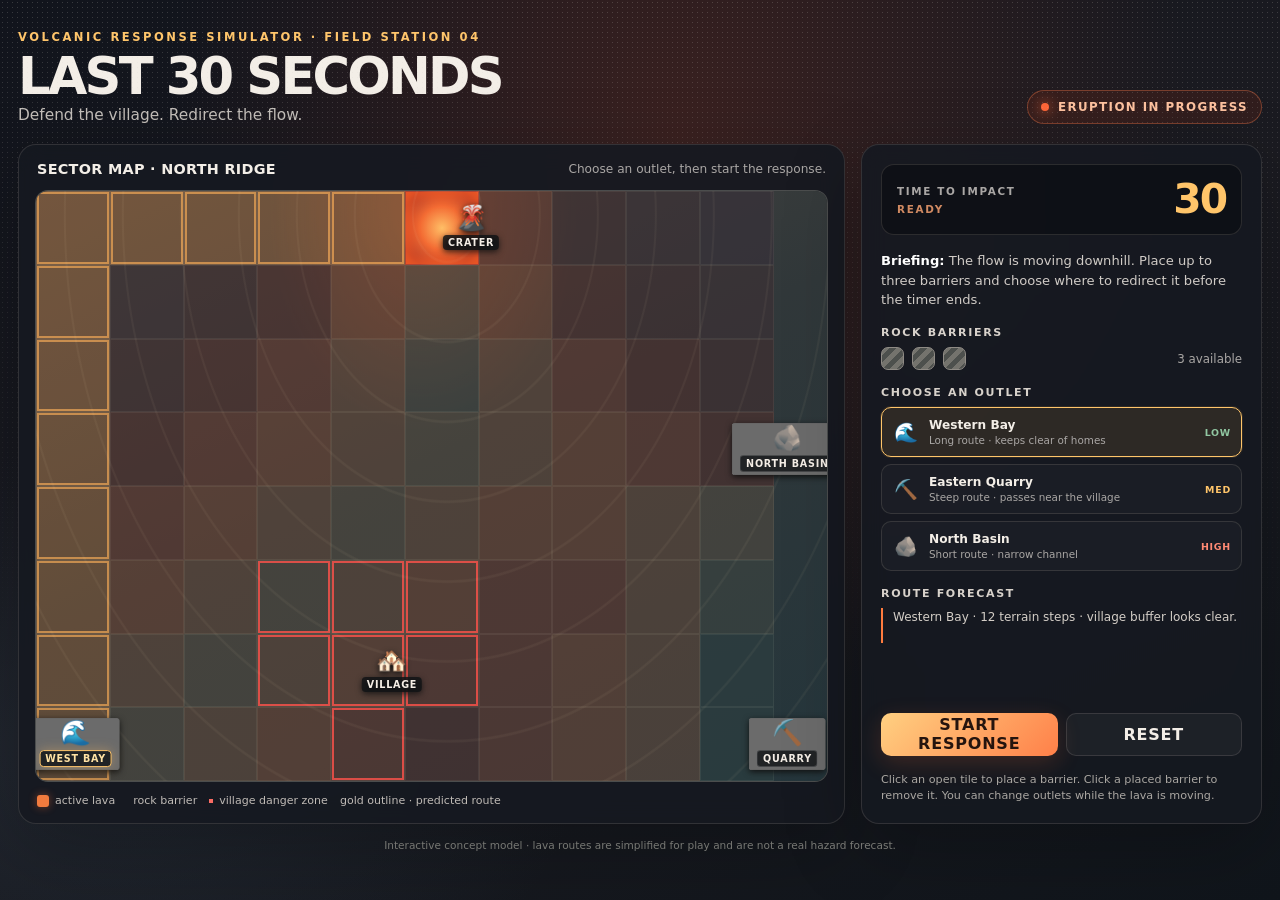
==== index.html @ c37afff1 "Create first playable grid prototype Initial commit of the interactive volcanic response simulator w" ====
<!doctype html>
<html lang="en">
<head>
  <meta charset="utf-8">
  <meta name="viewport" content="width=device-width, initial-scale=1">
  <meta name="theme-color" content="#10131b">
  <title>Last 30 Seconds — Defend the Village</title>
  <style>
    :root {
      color-scheme: dark;
      --ink: #f3eee7;
      --muted: #aaa7a5;
      --panel: rgba(22, 25, 33, .9);
      --line: rgba(255, 239, 221, .12);
      --ember: #ff7b3e;
      --gold: #ffc56a;
      --green: #91c7a2;
      --blue: #91bbd2;
    }
    * { box-sizing: border-box; }
    body {
      margin: 0; min-height: 100vh; color: var(--ink);
      font-family: Inter, ui-sans-serif, system-ui, -apple-system, "Segoe UI", sans-serif;
      background:
        radial-gradient(ellipse at 53% 15%, rgba(126, 50, 34, .34), transparent 32rem),
        radial-gradient(ellipse at 8% 84%, rgba(50, 69, 86, .3), transparent 30rem),
        linear-gradient(155deg, #11141c 0%, #1b1b21 50%, #10151b 100%);
    }
    body::before {
      content: ""; position: fixed; inset: 0; pointer-events: none; opacity: .2;
      background-image: radial-gradient(#d6d0ca .6px, transparent .7px);
      background-size: 5px 5px; mask-image: linear-gradient(to bottom, black, transparent 75%);
    }
    button { font: inherit; }
    .shell { width: min(1280px, calc(100% - 36px)); margin: 0 auto; padding: 30px 0 34px; }
    header { display: flex; justify-content: space-between; align-items: end; gap: 24px; margin-bottom: 20px; }
    .eyebrow { color: var(--gold); font-size: .72rem; letter-spacing: .22em; text-transform: uppercase; font-weight: 800; }
    h1 { margin: 7px 0 5px; font-size: clamp(2rem, 4vw, 3.35rem); line-height: .98; letter-spacing: -.055em; }
    .subtitle { margin: 0; color: #c4bfba; font-size: .96rem; }
    .alert-chip { display: flex; align-items: center; gap: 9px; border: 1px solid rgba(255, 126, 76, .35); background: rgba(94, 39, 28, .35); color: #ffc3a0; border-radius: 999px; padding: 9px 13px; font-size: .74rem; letter-spacing: .12em; font-weight: 800; white-space: nowrap; }
    .pulse { width: 8px; height: 8px; border-radius: 50%; background: #ff6738; box-shadow: 0 0 13px #ff6738; animation: pulse 1.2s infinite; }
    @keyframes pulse { 50% { opacity: .35; transform: scale(.7); } }
    .layout { display: grid; grid-template-columns: minmax(0, 1.65fr) minmax(300px, .8fr); gap: 16px; align-items: stretch; }
    .panel { border: 1px solid var(--line); border-radius: 18px; background: var(--panel); box-shadow: 0 24px 80px rgba(0,0,0,.24); backdrop-filter: blur(12px); }
    .map-panel { padding: 16px; }
    .map-topline { display: flex; align-items: center; justify-content: space-between; gap: 10px; margin: 0 2px 13px; }
    .map-topline strong { font-size: .9rem; letter-spacing: .02em; }
    .map-topline span { color: var(--muted); font-size: .76rem; }
    .map-frame { position: relative; overflow: hidden; border: 1px solid rgba(226, 215, 200, .2); border-radius: 13px; background: #252a2e; isolation: isolate; }
    .map-frame::before { content: ""; position: absolute; inset: 0; z-index: -1; background: radial-gradient(ellipse at 49% 4%, rgba(255, 104, 48, .24), transparent 27%), linear-gradient(155deg, #4a4540 0%, #31383a 47%, #25363c 100%); }
    .map-frame::after { content: ""; position: absolute; inset: 0; z-index: 3; pointer-events: none; opacity: .2; background: repeating-radial-gradient(ellipse at 52% 4%, transparent 0 33px, rgba(255, 229, 184, .24) 34px 35px, transparent 36px 58px); }
    .grid { display: grid; grid-template-columns: repeat(10, 1fr); grid-template-rows: repeat(8, minmax(36px, 7.4vw)); max-height: 590px; position: relative; z-index: 1; }
    .tile { position: relative; min-width: 0; border: 1px solid rgba(239, 229, 209, .065); padding: 0; cursor: crosshair; transition: background .2s, box-shadow .2s, filter .2s; }
    .tile:hover { filter: brightness(1.4); z-index: 2; box-shadow: inset 0 0 0 2px rgba(255, 234, 190, .65); }
    .tile.e0 { background: rgba(48, 67, 67, .36); }
    .tile.e1 { background: rgba(71, 76, 68, .4); }
    .tile.e2 { background: rgba(96, 81, 65, .43); }
    .tile.e3 { background: rgba(116, 79, 57, .44); }
    .tile.e4 { background: rgba(124, 71, 51, .48); }
    .tile.e5 { background: rgba(110, 58, 45, .49); }
    .tile.e6 { background: rgba(83, 47, 43, .53); }
    .tile.e7 { background: rgba(67, 46, 47, .58); }
    .tile.e8 { background: rgba(60, 48, 53, .62); }
    .tile.e9 { background: rgba(55, 48, 56, .68); }
    .tile.forecast { box-shadow: inset 0 0 0 2px rgba(255, 177, 91, .63); background-color: rgba(255, 141, 58, .23); }
    .tile.flowed { background: radial-gradient(circle, #ffbe66 0%, #f36c34 43%, #a93828 82%); box-shadow: inset 0 0 14px 5px rgba(255, 95, 36, .8); }
    .tile.current { animation: molten .55s infinite alternate; }
    @keyframes molten { to { filter: brightness(1.65); } }
    .tile.rock { background: repeating-linear-gradient(135deg, #77746f 0 8px, #555651 8px 16px); box-shadow: inset 0 0 0 2px #c3bcb0; }
    .tile.risk { box-shadow: inset 0 0 0 2px rgba(255, 83, 76, .8); }
    .marker { position: absolute; z-index: 4; transform: translate(-50%, -50%); pointer-events: none; text-align: center; filter: drop-shadow(0 2px 3px #111); }
    .marker-icon { display: block; font-size: clamp(1rem, 2vw, 1.55rem); line-height: 1; }
    .marker-label { display: block; margin-top: 4px; padding: 2px 5px; border-radius: 4px; background: rgba(18, 20, 23, .82); color: #f5eee6; font-size: clamp(.47rem, .75vw, .62rem); font-weight: 800; letter-spacing: .08em; white-space: nowrap; }
    .marker.outlet { cursor: pointer; pointer-events: auto; }
    .marker.outlet .marker-label { border: 1px solid rgba(255,255,255,.16); }
    .marker.outlet.selected .marker-label { border-color: var(--gold); color: #ffe2a4; box-shadow: 0 0 12px rgba(255,188,97,.35); }
    .marker.village .marker-icon { filter: sepia(.35); }
    .map-legend { display: flex; flex-wrap: wrap; gap: 12px; padding: 12px 2px 0; color: #c0bbb6; font-size: .69rem; }
    .legend-item { display: inline-flex; align-items: center; gap: 6px; }
    .swatch { width: 12px; height: 12px; border-radius: 3px; background: #f27b3e; box-shadow: 0 0 8px rgba(255,107,50,.45); }
    .swatch-rock { background: repeating-linear-gradient(135deg, #777 0 3px, #4d4f4c 3px 6px); }
    .swatch-risk { background: transparent; border: 2px solid #fa6c64; }
    .side { padding: 19px; display: flex; flex-direction: column; gap: 16px; }
    .timer-card { display: flex; align-items: center; justify-content: space-between; padding: 14px 15px; background: rgba(8, 10, 14, .48); border: 1px solid var(--line); border-radius: 13px; }
    .timer-label { display: block; color: var(--muted); text-transform: uppercase; font-size: .65rem; letter-spacing: .16em; font-weight: 800; }
    .timer { font-variant-numeric: tabular-nums; font-size: 2.55rem; line-height: 1; letter-spacing: -.05em; font-weight: 850; color: var(--gold); }
    .timer.urgent { color: #ff7658; text-shadow: 0 0 18px rgba(255, 82, 54, .4); }
    .status { min-height: 48px; color: #d0cbc6; font-size: .82rem; line-height: 1.5; }
    .status strong { color: white; }
    .section-title { margin: 0 0 8px; color: #d8d2cb; font-size: .69rem; letter-spacing: .15em; text-transform: uppercase; font-weight: 800; }
    .rocks-row { display: flex; align-items: center; gap: 8px; }
    .rock-count { color: var(--muted); font-size: .74rem; margin-left: auto; }
    .rock-pip { width: 23px; height: 23px; border: 1px solid #8f8b85; border-radius: 7px; background: repeating-linear-gradient(135deg, #74736d 0 5px, #4d504d 5px 10px); }
    .rock-pip.used { opacity: .2; filter: grayscale(1); }
    .outlets { display: grid; gap: 7px; }
    .outlet-button { display: grid; grid-template-columns: 28px 1fr auto; gap: 9px; align-items: center; text-align: left; color: var(--ink); border: 1px solid var(--line); border-radius: 10px; background: rgba(255,255,255,.025); padding: 10px; cursor: pointer; transition: .2s; }
    .outlet-button:hover { border-color: rgba(255, 198, 106, .55); background: rgba(255,255,255,.055); }
    .outlet-button.selected { border-color: var(--gold); background: rgba(255, 184, 92, .1); box-shadow: 0 0 0 1px rgba(255, 184, 92, .1); }
    .outlet-icon { font-size: 1.2rem; text-align: center; }
    .outlet-name { display: block; font-size: .76rem; font-weight: 800; }
    .outlet-desc { display: block; margin-top: 2px; color: var(--muted); font-size: .65rem; }
    .risk-tag { color: var(--green); font-size: .59rem; font-weight: 800; text-transform: uppercase; letter-spacing: .08em; }
    .risk-tag.medium { color: var(--gold); }
    .risk-tag.high { color: #ff8a74; }
    .route-readout { border-left: 2px solid var(--ember); padding: 1px 0 1px 10px; color: #d4cec7; font-size: .75rem; line-height: 1.45; min-height: 35px; }
    .controls { display: grid; grid-template-columns: 1fr 1fr; gap: 8px; margin-top: auto; }
    .primary, .secondary { min-height: 43px; border-radius: 10px; font-weight: 850; letter-spacing: .05em; cursor: pointer; transition: transform .15s, filter .15s; }
    .primary { border: 0; color: #25140e; background: linear-gradient(135deg, #ffd081, #ff8049); box-shadow: 0 7px 23px rgba(255, 110, 56, .18); }
    .secondary { border: 1px solid var(--line); color: var(--ink); background: rgba(255,255,255,.04); }
    .primary:hover, .secondary:hover { filter: brightness(1.12); transform: translateY(-1px); }
    .primary:disabled { opacity: .45; cursor: not-allowed; transform: none; }
    .help { margin: 0; color: #aaa7a2; font-size: .7rem; line-height: 1.45; }
    .result { display: none; border: 1px solid rgba(255, 197, 106, .3); border-radius: 13px; padding: 13px; background: rgba(255, 186, 93, .075); }
    .result.show { display: block; animation: rise .3s ease-out; }
    @keyframes rise { from { opacity: 0; transform: translateY(6px); } }
    .result-head { display: flex; justify-content: space-between; align-items: baseline; gap: 8px; }
    .result h2 { margin: 0; font-size: .86rem; }
    .score { color: var(--gold); font-size: 1.75rem; font-weight: 900; }
    .result p { margin: 7px 0 0; color: #d0cbc4; font-size: .73rem; line-height: 1.5; }
    .toast { min-height: 17px; margin: -7px 1px 0; color: #ffc58d; font-size: .69rem; }
    footer { margin-top: 15px; text-align: center; color: #888984; font-size: .66rem; }
    .sr-only { position: absolute; width: 1px; height: 1px; padding: 0; margin: -1px; overflow: hidden; clip: rect(0,0,0,0); white-space: nowrap; border: 0; }
    @media (min-width: 1000px) { .grid { grid-template-rows: repeat(8, minmax(44px, 1fr)); aspect-ratio: 10 / 8; } }
    @media (max-width: 850px) { .layout { grid-template-columns: 1fr; } .grid { grid-template-rows: repeat(8, minmax(37px, 8vw)); } .side { display: grid; grid-template-columns: 1fr 1fr; } .side > .timer-card, .side > .status, .side > .result, .side > .toast, .side > .controls, .side > .help { grid-column: 1 / -1; } }
    @media (max-width: 520px) { .shell { width: min(100% - 22px, 1280px); padding-top: 22px; } header { align-items: start; flex-direction: column; gap: 12px; } .map-panel { padding: 9px; } .grid { grid-template-rows: repeat(8, minmax(30px, 9vw)); } .marker-label { font-size: .42rem; } .side { padding: 13px; gap: 12px; } .map-legend { gap: 8px; font-size: .62rem; } }
    @media (prefers-reduced-motion: reduce) { *, *::before, *::after { animation-duration: .01ms !important; animation-iteration-count: 1 !important; scroll-behavior: auto !important; } }
  </style>
</head>
<body>
  <main class="shell">
    <header>
      <div>
        <div class="eyebrow">Volcanic response simulator · field station 04</div>
        <h1>LAST 30 SECONDS</h1>
        <p class="subtitle">Defend the village. Redirect the flow.</p>
      </div>
      <div class="alert-chip"><span class="pulse" aria-hidden="true"></span> ERUPTION IN PROGRESS</div>
    </header>

    <div class="layout">
      <section class="panel map-panel" aria-label="Volcano map">
        <div class="map-topline"><strong>SECTOR MAP · NORTH RIDGE</strong><span id="mapHint">Choose an outlet, then start the response.</span></div>
        <div class="map-frame" id="mapFrame">
          <div class="grid" id="grid" role="grid" aria-label="Interactive volcano terrain"></div>
          <div class="marker" style="left:55%;top:6.25%"><span class="marker-icon">🌋</span><span class="marker-label">CRATER</span></div>
          <div class="marker village" style="left:45%;top:81.25%"><span class="marker-icon">🏘️</span><span class="marker-label">VILLAGE</span></div>
          <button class="marker outlet" data-outlet="west" aria-label="Select Western Bay outlet" style="left:5%;top:93.75%"><span class="marker-icon">🌊</span><span class="marker-label">WEST BAY</span></button>
          <button class="marker outlet" data-outlet="east" aria-label="Select Eastern Quarry outlet" style="left:95%;top:93.75%"><span class="marker-icon">⛏️</span><span class="marker-label">QUARRY</span></button>
          <button class="marker outlet" data-outlet="north" aria-label="Select North Basin outlet" style="left:95%;top:43.75%"><span class="marker-icon">🪨</span><span class="marker-label">NORTH BASIN</span></button>
        </div>
        <div class="map-legend" aria-label="Map legend">
          <span class="legend-item"><i class="swatch"></i> active lava</span>
          <span class="legend-item"><i class="swatch-rock"></i> rock barrier</span>
          <span class="legend-item"><i class="swatch-risk"></i> village danger zone</span>
          <span class="legend-item">gold outline · predicted route</span>
        </div>
      </section>

      <aside class="panel side" aria-label="Game controls">
        <div class="timer-card">
          <div><span class="timer-label">Time to impact</span><span id="phaseLabel" class="timer-label" style="margin-top:6px;color:#d08a62">READY</span></div>
          <div class="timer" id="timer" aria-live="polite">30</div>
        </div>
        <div class="status" id="status" aria-live="polite"><strong>Briefing:</strong> The flow is moving downhill. Place up to three barriers and choose where to redirect it before the timer ends.</div>

        <section>
          <h2 class="section-title">Rock barriers</h2>
          <div class="rocks-row" id="rocksRow" aria-label="Three rock barriers available">
            <span class="rock-pip"></span><span class="rock-pip"></span><span class="rock-pip"></span>
            <span class="rock-count" id="rockCount">3 available</span>
          </div>
        </section>

        <section>
          <h2 class="section-title">Choose an outlet</h2>
          <div class="outlets">
            <button class="outlet-button selected" data-outlet="west"><span class="outlet-icon">🌊</span><span><span class="outlet-name">Western Bay</span><span class="outlet-desc">Long route · keeps clear of homes</span></span><span class="risk-tag">LOW</span></button>
            <button class="outlet-button" data-outlet="east"><span class="outlet-icon">⛏️</span><span><span class="outlet-name">Eastern Quarry</span><span class="outlet-desc">Steep route · passes near the village</span></span><span class="risk-tag medium">MED</span></button>
            <button class="outlet-button" data-outlet="north"><span class="outlet-icon">🪨</span><span><span class="outlet-name">North Basin</span><span class="outlet-desc">Short route · narrow channel</span></span><span class="risk-tag high">HIGH</span></button>
          </div>
        </section>

        <section>
          <h2 class="section-title">Route forecast</h2>
          <div class="route-readout" id="routeReadout" aria-live="polite">Western Bay · route preview is ready.</div>
        </section>

        <section class="result" id="result" aria-live="polite">
          <div class="result-head"><h2 id="resultTitle">Village safety report</h2><div class="score"><span id="score">100</span><span style="font-size:.72rem"> / 100</span></div></div>
          <p id="resultText"></p>
        </section>
        <div class="toast" id="toast" role="status" aria-live="polite"></div>
        <div class="controls">
          <button class="primary" id="startBtn">START RESPONSE</button>
          <button class="secondary" id="resetBtn">RESET</button>
        </div>
        <p class="help">Click an open tile to place a barrier. Click a placed barrier to remove it. You can change outlets while the lava is moving.</p>
      </aside>
    </div>
    <footer>Interactive concept model · lava routes are simplified for play and are not a real hazard forecast.</footer>
  </main>

  <script>
    (() => {
      "use strict";
      const ROWS = 8, COLS = 10, LIMIT = 3, START_SECONDS = 30;
      const source = { r: 0, c: 5 };
      const village = { r: 6, c: 4 };
      const exits = {
        west: { r: 7, c: 0, name: "Western Bay" },
        east: { r: 7, c: 9, name: "Eastern Quarry" },
        north: { r: 3, c: 9, name: "North Basin" }
      };
      const heights = [
        [9,9,8,7,6,4,5,7,8,9],
        [9,8,7,6,4,2,4,6,7,8],
        [8,7,6,5,3,1,3,5,6,7],
        [7,6,5,4,3,2,3,4,5,6],
        [6,5,4,3,2,3,4,4,3,2],
        [5,4,3,2,3,4,5,5,3,1],
        [4,3,2,3,4,5,5,4,3,0],
        [3,2,3,4,5,6,5,4,3,0]
      ];
      const tileKey = (r,c) => `${r},${c}`;
      const protectedZone = new Set([tileKey(5,3), tileKey(5,4), tileKey(5,5), tileKey(6,3), tileKey(6,4), tileKey(6,5), tileKey(7,4)]);
      const protectedCells = new Set([tileKey(village.r, village.c)]);
      const fixed = new Set([tileKey(source.r,source.c), ...Object.values(exits).map(p => tileKey(p.r,p.c)), ...protectedCells]);
      const grid = document.getElementById("grid");
      const timerEl = document.getElementById("timer");
      const statusEl = document.getElementById("status");
      const phaseEl = document.getElementById("phaseLabel");
      const routeEl = document.getElementById("routeReadout");
      const startBtn = document.getElementById("startBtn");
      const resultEl = document.getElementById("result");
      const outletNames = Object.fromEntries(Object.entries(exits).map(([key, value]) => [key, value.name]));
      let state;

      function freshState() {
        return { phase: "ready", seconds: START_SECONDS, outlet: "west", barriers: new Set(), current: source, lava: new Set([tileKey(source.r,source.c)]), route: [], riskHits: new Set(), clock: null, motion: null };
      }
      state = freshState();

      function same(a,b) { return a.r === b.r && a.c === b.c; }
      function isExit(r,c) { return Object.values(exits).some(p => p.r === r && p.c === c); }
      function isOpen(r,c) { return !state.barriers.has(tileKey(r,c)); }
      function pathCost(from,to) {
        const rise = heights[to.r][to.c] - heights[from.r][from.c];
        const distance = 10 + Math.max(0, rise) * 8 - Math.max(0, -rise) * 1.5;
        const villagePenalty = protectedZone.has(tileKey(to.r,to.c)) ? 20 : 0;
        return Math.max(2, distance + villagePenalty);
      }
      function findRoute(start, goal) {
        const dist = Array.from({length: ROWS}, () => Array(COLS).fill(Infinity));
        const prev = Array.from({length: ROWS}, () => Array(COLS).fill(null));
        const open = [{r:start.r,c:start.c,cost:0}];
        dist[start.r][start.c] = 0;
        const dirs = [[1,0],[0,-1],[0,1],[-1,0]];
        while (open.length) {
          open.sort((a,b) => a.cost - b.cost);
          const here = open.shift();
          if (here.cost !== dist[here.r][here.c]) continue;
          if (same(here,goal)) break;
          for (const [dr,dc] of dirs) {
            const r = here.r + dr, c = here.c + dc;
            if (r < 0 || r >= ROWS || c < 0 || c >= COLS || !isOpen(r,c)) continue;
            const nextCost = here.cost + pathCost(here,{r,c});
            if (nextCost < dist[r][c]) { dist[r][c] = nextCost; prev[r][c] = here; open.push({r,c,cost:nextCost}); }
          }
        }
        if (!Number.isFinite(dist[goal.r][goal.c])) return [];
        const path = []; let cursor = goal;
        while (cursor) { path.push({r:cursor.r,c:cursor.c}); if (same(cursor,start)) break; cursor = prev[cursor.r][cursor.c]; }
        return path.reverse();
      }
      function activeRoute() {
        const goal = exits[state.outlet];
        return findRoute(state.current, goal);
      }
      function showToast(message) {
        const toast = document.getElementById("toast");
        toast.textContent = message;
        clearTimeout(showToast.timeout);
        showToast.timeout = setTimeout(() => { toast.textContent = ""; }, 2600);
      }
      function placeMarkers() {
        document.querySelectorAll(".marker.outlet").forEach(el => el.classList.toggle("selected", el.dataset.outlet === state.outlet));
        document.querySelectorAll(".outlet-button").forEach(el => {
          const selected = el.dataset.outlet === state.outlet;
          el.classList.toggle("selected", selected);
          el.setAttribute("aria-pressed", String(selected));
        });
      }
      function renderMap() {
        state.route = activeRoute();
        grid.replaceChildren();
        for (let r=0;r<ROWS;r++) for (let c=0;c<COLS;c++) {
          const key = tileKey(r,c), tile = document.createElement("button");
          tile.type = "button"; tile.className = `tile e${heights[r][c]}`;
          tile.setAttribute("role","gridcell");
          tile.setAttribute("aria-label", `Terrain row ${r+1}, column ${c+1}, elevation ${heights[r][c]}${state.barriers.has(key) ? ", rock barrier" : ""}${state.lava.has(key) ? ", lava" : ""}`);
          if (state.route.some(point => point.r===r && point.c===c) && !state.lava.has(key)) tile.classList.add("forecast");
          if (state.lava.has(key)) tile.classList.add("flowed");
          if (same(state.current,{r,c}) && state.phase === "running") tile.classList.add("current");
          if (state.barriers.has(key)) tile.classList.add("rock");
          if (protectedZone.has(key)) tile.classList.add("risk");
          tile.addEventListener("click", () => toggleBarrier(r,c));
          grid.append(tile);
        }
        placeMarkers();
        if (!state.route.length) routeEl.textContent = `${outletNames[state.outlet]} · no open route. Move a barrier or choose another outlet.`;
        else {
          const riskCount = state.route.filter(p => protectedZone.has(tileKey(p.r,p.c))).length;
          routeEl.textContent = `${outletNames[state.outlet]} · ${state.route.length - 1} terrain steps · ${riskCount ? "crosses the village buffer" : "village buffer looks clear"}.`;
        }
        document.getElementById("rockCount").textContent = `${LIMIT-state.barriers.size} available`;
        document.querySelectorAll(".rock-pip").forEach((el,index) => el.classList.toggle("used", index >= LIMIT-state.barriers.size));
      }
      function toggleBarrier(r,c) {
        if (state.phase === "finished") { showToast("Reset the response to play again."); return; }
        const key = tileKey(r,c);
        if (state.barriers.has(key)) { state.barriers.delete(key); showToast("Barrier removed. The route forecast has updated."); renderMap(); return; }
        if (fixed.has(key)) { showToast("Keep the crater, village and outlets clear."); return; }
        if (state.lava.has(key)) { showToast("Lava has already reached this tile. Place a barrier ahead of the flow."); return; }
        if (state.barriers.size >= LIMIT) { showToast("All three barriers are placed. Click one to move it."); return; }
        state.barriers.add(key);
        showToast("Barrier placed. Check the updated route forecast.");
        recoverStalledFlow();
        renderMap();
      }
      function recoverStalledFlow() {
        if (state.phase === "stalled" && activeRoute().length > 1) {
          state.phase = "running";
          updateStatus();
        }
      }
      function selectOutlet(key) {
        if (!exits[key] || state.phase === "finished") return;
        state.outlet = key;
        recoverStalledFlow();
        renderMap();
        showToast(`${outletNames[key]} selected. The route forecast has updated.`);
        if (state.phase === "running") updateStatus();
      }
      function updateStatus() {
        if (state.phase === "ready") {
          statusEl.innerHTML = "<strong>Briefing:</strong> The flow is moving downhill. Place up to three barriers and choose where to redirect it before the timer ends.";
          phaseEl.textContent = "READY";
          document.getElementById("mapHint").textContent = "Choose an outlet, then start the response.";
        } else if (state.phase === "running") {
          phaseEl.textContent = "LIVE FLOW";
          document.getElementById("mapHint").textContent = "Route recalculates as the flow advances.";
          statusEl.innerHTML = `<strong>Response live:</strong> ${outletNames[state.outlet]} selected. Place or move barriers ahead of the lava.`;
        } else if (state.phase === "stalled") {
          phaseEl.textContent = "FLOW STALLED";
          statusEl.innerHTML = "<strong>Flow stalled:</strong> No open path to this outlet. Move a barrier or select another outlet before time runs out.";
        } else {
          phaseEl.textContent = "REPORT";
          document.getElementById("mapHint").textContent = "Response complete · review the route and safety report.";
        }
        startBtn.disabled = state.phase === "running" || state.phase === "stalled";
        startBtn.textContent = state.phase === "finished" ? "PLAY AGAIN" : (state.phase === "ready" ? "START RESPONSE" : "FLOW IN PROGRESS");
      }
      function setOutletFromAnyControl(e) {
        const button = e.target.closest("[data-outlet]");
        if (button) selectOutlet(button.dataset.outlet);
      }
      document.querySelectorAll("[data-outlet]").forEach(el => el.addEventListener("click", setOutletFromAnyControl));

      function start() {
        if (state.phase === "finished") { reset(); return; }
        if (state.phase !== "ready") return;
        state.phase = "running";
        updateStatus();
        showToast("The flow is moving. Reroute it before impact.");
        state.clock = setInterval(() => {
          state.seconds -= 1;
          timerEl.textContent = String(state.seconds).padStart(2,"0");
          timerEl.classList.toggle("urgent", state.seconds <= 10);
          if (state.seconds <= 0) finish(false);
        }, 1000);
        state.motion = setInterval(advanceLava, 1750);
        renderMap();
      }
      function advanceLava() {
        if (state.phase !== "running" && state.phase !== "stalled") return;
        const route = activeRoute();
        if (!route.length || route.length < 2) {
          state.phase = "stalled"; updateStatus(); renderMap(); return;
        }
        state.phase = "running";
        const next = route[1];
        state.current = next;
        const key = tileKey(next.r,next.c);
        state.lava.add(key);
        if (protectedZone.has(key)) state.riskHits.add(key);
        if (same(next, exits[state.outlet])) { finish(true); return; }
        updateStatus(); renderMap();
      }
      function finish(reachedExit) {
        clearInterval(state.clock); clearInterval(state.motion);
        state.phase = "finished";
        const crossed = state.riskHits.size;
        const timedOut = !reachedExit;
        let score = Math.max(0, 100 - crossed * 24 - (timedOut ? 24 : 0));
        if (reachedExit && crossed === 0) score = Math.min(100, score + Math.floor(state.seconds / 3));
        document.getElementById("score").textContent = String(score);
        const title = document.getElementById("resultTitle");
        const text = document.getElementById("resultText");
        if (timedOut) {
          title.textContent = "Impact window reached";
          text.textContent = crossed ? `The flow entered ${crossed} village danger tile${crossed===1?"":"s"} and did not reach an outlet. Try changing the outlet earlier, then place a barrier ahead of the flow.` : "The village buffer stayed clear, but the flow did not reach an outlet in time. Try a closer outlet or clear one tile from the route.";
        } else if (crossed) {
          title.textContent = "Village safety report";
          text.textContent = `The flow reached ${outletNames[state.outlet]} after crossing ${crossed} village danger tile${crossed===1?"":"s"}. Next time, block the highlighted corridor earlier or choose an outlet that keeps more distance from the homes.`;
        } else {
          title.textContent = "Village protected";
          text.textContent = `The flow reached ${outletNames[state.outlet]} without entering the village danger zone. Try another outlet or use fewer barriers to compare your strategy.`;
        }
        resultEl.classList.add("show");
        updateStatus(); renderMap();
        startBtn.disabled = false; startBtn.textContent = "PLAY AGAIN";
      }
      function reset() {
        clearInterval(state.clock); clearInterval(state.motion);
        state = freshState();
        timerEl.textContent = "30"; timerEl.classList.remove("urgent");
        resultEl.classList.remove("show");
        document.getElementById("score").textContent = "100";
        updateStatus(); renderMap();
        showToast("Map reset. Choose an outlet and plan a new route.");
      }
      startBtn.addEventListener("click", start);
      document.getElementById("resetBtn").addEventListener("click", reset);
      renderMap(); updateStatus();
    })();
  </script>
</body>
</html>
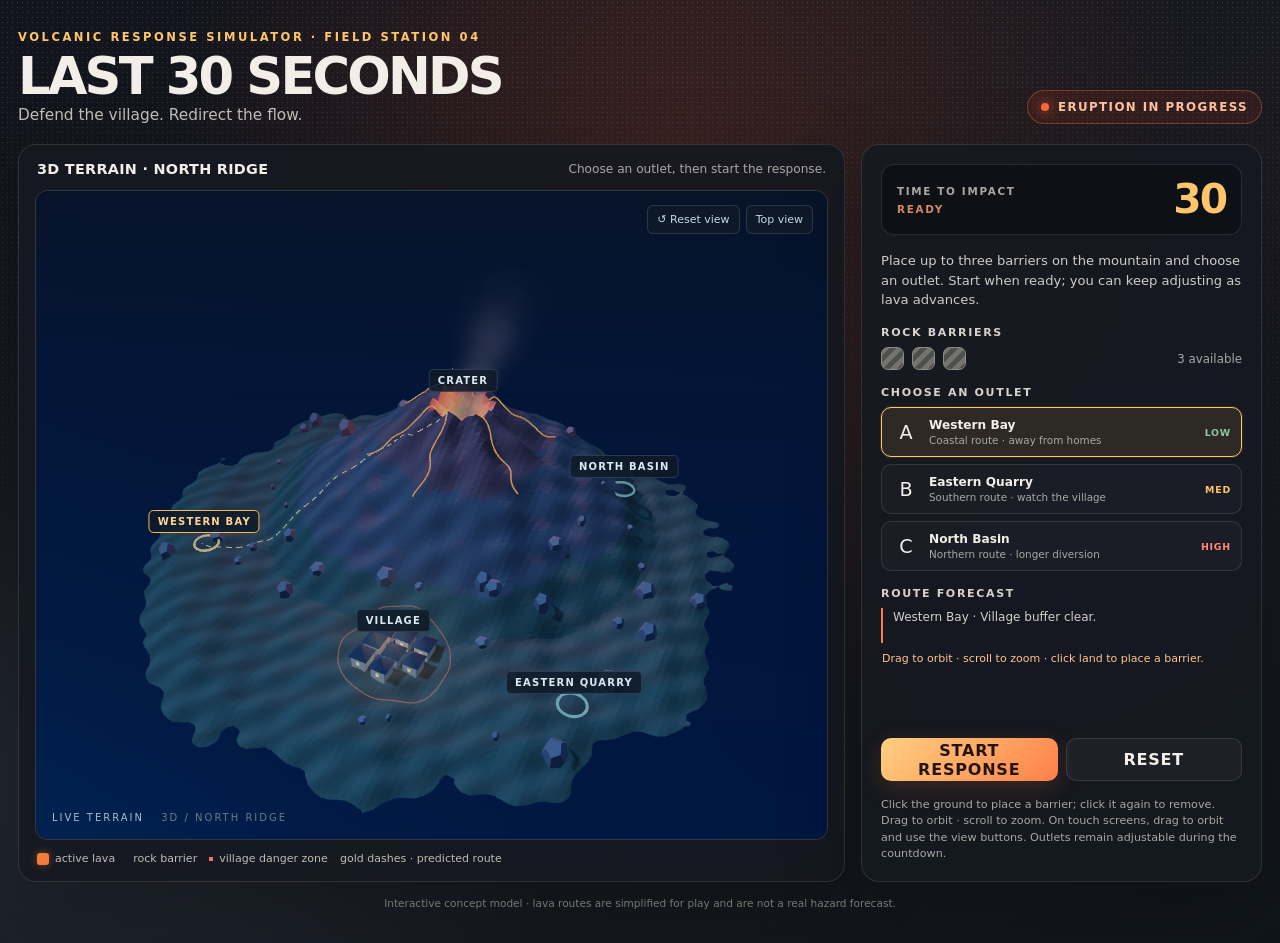
==== commit a316725b: "Replace grid prototype with interactive 3D volcano Add procedural 3D terrain, camera controls, lava " ====
--- a/index.html
+++ b/index.html
@@ -49,32 +49,6 @@
     .map-frame { position: relative; overflow: hidden; border: 1px solid rgba(226, 215, 200, .2); border-radius: 13px; background: #252a2e; isolation: isolate; }
     .map-frame::before { content: ""; position: absolute; inset: 0; z-index: -1; background: radial-gradient(ellipse at 49% 4%, rgba(255, 104, 48, .24), transparent 27%), linear-gradient(155deg, #4a4540 0%, #31383a 47%, #25363c 100%); }
     .map-frame::after { content: ""; position: absolute; inset: 0; z-index: 3; pointer-events: none; opacity: .2; background: repeating-radial-gradient(ellipse at 52% 4%, transparent 0 33px, rgba(255, 229, 184, .24) 34px 35px, transparent 36px 58px); }
-    .grid { display: grid; grid-template-columns: repeat(10, 1fr); grid-template-rows: repeat(8, minmax(36px, 7.4vw)); max-height: 590px; position: relative; z-index: 1; }
-    .tile { position: relative; min-width: 0; border: 1px solid rgba(239, 229, 209, .065); padding: 0; cursor: crosshair; transition: background .2s, box-shadow .2s, filter .2s; }
-    .tile:hover { filter: brightness(1.4); z-index: 2; box-shadow: inset 0 0 0 2px rgba(255, 234, 190, .65); }
-    .tile.e0 { background: rgba(48, 67, 67, .36); }
-    .tile.e1 { background: rgba(71, 76, 68, .4); }
-    .tile.e2 { background: rgba(96, 81, 65, .43); }
-    .tile.e3 { background: rgba(116, 79, 57, .44); }
-    .tile.e4 { background: rgba(124, 71, 51, .48); }
-    .tile.e5 { background: rgba(110, 58, 45, .49); }
-    .tile.e6 { background: rgba(83, 47, 43, .53); }
-    .tile.e7 { background: rgba(67, 46, 47, .58); }
-    .tile.e8 { background: rgba(60, 48, 53, .62); }
-    .tile.e9 { background: rgba(55, 48, 56, .68); }
-    .tile.forecast { box-shadow: inset 0 0 0 2px rgba(255, 177, 91, .63); background-color: rgba(255, 141, 58, .23); }
-    .tile.flowed { background: radial-gradient(circle, #ffbe66 0%, #f36c34 43%, #a93828 82%); box-shadow: inset 0 0 14px 5px rgba(255, 95, 36, .8); }
-    .tile.current { animation: molten .55s infinite alternate; }
-    @keyframes molten { to { filter: brightness(1.65); } }
-    .tile.rock { background: repeating-linear-gradient(135deg, #77746f 0 8px, #555651 8px 16px); box-shadow: inset 0 0 0 2px #c3bcb0; }
-    .tile.risk { box-shadow: inset 0 0 0 2px rgba(255, 83, 76, .8); }
-    .marker { position: absolute; z-index: 4; transform: translate(-50%, -50%); pointer-events: none; text-align: center; filter: drop-shadow(0 2px 3px #111); }
-    .marker-icon { display: block; font-size: clamp(1rem, 2vw, 1.55rem); line-height: 1; }
-    .marker-label { display: block; margin-top: 4px; padding: 2px 5px; border-radius: 4px; background: rgba(18, 20, 23, .82); color: #f5eee6; font-size: clamp(.47rem, .75vw, .62rem); font-weight: 800; letter-spacing: .08em; white-space: nowrap; }
-    .marker.outlet { cursor: pointer; pointer-events: auto; }
-    .marker.outlet .marker-label { border: 1px solid rgba(255,255,255,.16); }
-    .marker.outlet.selected .marker-label { border-color: var(--gold); color: #ffe2a4; box-shadow: 0 0 12px rgba(255,188,97,.35); }
-    .marker.village .marker-icon { filter: sepia(.35); }
     .map-legend { display: flex; flex-wrap: wrap; gap: 12px; padding: 12px 2px 0; color: #c0bbb6; font-size: .69rem; }
     .legend-item { display: inline-flex; align-items: center; gap: 6px; }
     .swatch { width: 12px; height: 12px; border-radius: 3px; background: #f27b3e; box-shadow: 0 0 8px rgba(255,107,50,.45); }
@@ -124,6 +98,18 @@
     @media (max-width: 850px) { .layout { grid-template-columns: 1fr; } .grid { grid-template-rows: repeat(8, minmax(37px, 8vw)); } .side { display: grid; grid-template-columns: 1fr 1fr; } .side > .timer-card, .side > .status, .side > .result, .side > .toast, .side > .controls, .side > .help { grid-column: 1 / -1; } }
     @media (max-width: 520px) { .shell { width: min(100% - 22px, 1280px); padding-top: 22px; } header { align-items: start; flex-direction: column; gap: 12px; } .map-panel { padding: 9px; } .grid { grid-template-rows: repeat(8, minmax(30px, 9vw)); } .marker-label { font-size: .42rem; } .side { padding: 13px; gap: 12px; } .map-legend { gap: 8px; font-size: .62rem; } }
     @media (prefers-reduced-motion: reduce) { *, *::before, *::after { animation-duration: .01ms !important; animation-iteration-count: 1 !important; scroll-behavior: auto !important; } }
+    .map-frame { height: 650px; background:#080f1b; }
+    .map-frame::before,.map-frame::after { display:none; }
+    #world { width:100%;height:100%;display:block;touch-action:none;cursor:crosshair; }
+    #labels { position:absolute;inset:0;pointer-events:none;overflow:hidden; }
+    .world-label { position:absolute;transform:translate(-50%,-100%);font-size:10px;font-weight:700;letter-spacing:1.2px;color:#dae9ee;background:#101b29de;border:1px solid #718aa34a;border-radius:5px;padding:5px 8px;white-space:nowrap; }
+    .world-label.active { color:#ffd391;border-color:#ffb84b; }
+    .view-tools { position:absolute;top:14px;right:14px;display:flex;gap:6px; }
+    .view-tools button { color:#c6d7e5;background:#111b29dd;border:1px solid #52657a66;border-radius:6px;padding:7px 9px;font-size:11px;cursor:pointer; }
+    .scene-caption { position:absolute;bottom:16px;left:16px;font-size:10px;letter-spacing:2px;color:#a3beca; }
+    .scene-caption span { color:#657c8b;margin-left:12px; }
+    @media(max-width:850px) { .map-frame { height:540px; } }
+    @media(max-width:520px) { .map-frame { height:450px; } .map-topline span { display:none; } }
   </style>
 </head>
 <body>
@@ -139,20 +125,18 @@
 
     <div class="layout">
       <section class="panel map-panel" aria-label="Volcano map">
-        <div class="map-topline"><strong>SECTOR MAP · NORTH RIDGE</strong><span id="mapHint">Choose an outlet, then start the response.</span></div>
+        <div class="map-topline"><strong>3D TERRAIN · NORTH RIDGE</strong><span id="mapHint">Choose an outlet, then start the response.</span></div>
         <div class="map-frame" id="mapFrame">
-          <div class="grid" id="grid" role="grid" aria-label="Interactive volcano terrain"></div>
-          <div class="marker" style="left:55%;top:6.25%"><span class="marker-icon">🌋</span><span class="marker-label">CRATER</span></div>
-          <div class="marker village" style="left:45%;top:81.25%"><span class="marker-icon">🏘️</span><span class="marker-label">VILLAGE</span></div>
-          <button class="marker outlet" data-outlet="west" aria-label="Select Western Bay outlet" style="left:5%;top:93.75%"><span class="marker-icon">🌊</span><span class="marker-label">WEST BAY</span></button>
-          <button class="marker outlet" data-outlet="east" aria-label="Select Eastern Quarry outlet" style="left:95%;top:93.75%"><span class="marker-icon">⛏️</span><span class="marker-label">QUARRY</span></button>
-          <button class="marker outlet" data-outlet="north" aria-label="Select North Basin outlet" style="left:95%;top:43.75%"><span class="marker-icon">🪨</span><span class="marker-label">NORTH BASIN</span></button>
+          <canvas id="world" aria-label="3D volcano map. Drag to rotate; scroll to zoom; click terrain to place a barrier."></canvas>
+          <div id="labels"></div>
+          <div class="view-tools"><button id="viewReset">↺ Reset view</button><button id="viewTop">Top view</button></div>
+          <div class="scene-caption">LIVE TERRAIN <span>3D / NORTH RIDGE</span></div>
         </div>
         <div class="map-legend" aria-label="Map legend">
           <span class="legend-item"><i class="swatch"></i> active lava</span>
           <span class="legend-item"><i class="swatch-rock"></i> rock barrier</span>
           <span class="legend-item"><i class="swatch-risk"></i> village danger zone</span>
-          <span class="legend-item">gold outline · predicted route</span>
+          <span class="legend-item">gold dashes · predicted route</span>
         </div>
       </section>
 
@@ -174,9 +158,9 @@
         <section>
           <h2 class="section-title">Choose an outlet</h2>
           <div class="outlets">
-            <button class="outlet-button selected" data-outlet="west"><span class="outlet-icon">🌊</span><span><span class="outlet-name">Western Bay</span><span class="outlet-desc">Long route · keeps clear of homes</span></span><span class="risk-tag">LOW</span></button>
-            <button class="outlet-button" data-outlet="east"><span class="outlet-icon">⛏️</span><span><span class="outlet-name">Eastern Quarry</span><span class="outlet-desc">Steep route · passes near the village</span></span><span class="risk-tag medium">MED</span></button>
-            <button class="outlet-button" data-outlet="north"><span class="outlet-icon">🪨</span><span><span class="outlet-name">North Basin</span><span class="outlet-desc">Short route · narrow channel</span></span><span class="risk-tag high">HIGH</span></button>
+            <button class="outlet-button selected" data-outlet="west"><span class="outlet-icon">A</span><span><span class="outlet-name">Western Bay</span><span class="outlet-desc">Coastal route · away from homes</span></span><span class="risk-tag">LOW</span></button>
+            <button class="outlet-button" data-outlet="east"><span class="outlet-icon">B</span><span><span class="outlet-name">Eastern Quarry</span><span class="outlet-desc">Southern route · watch the village</span></span><span class="risk-tag medium">MED</span></button>
+            <button class="outlet-button" data-outlet="north"><span class="outlet-icon">C</span><span><span class="outlet-name">North Basin</span><span class="outlet-desc">Northern route · longer diversion</span></span><span class="risk-tag high">HIGH</span></button>
           </div>
         </section>
 
@@ -194,245 +178,13 @@
           <button class="primary" id="startBtn">START RESPONSE</button>
           <button class="secondary" id="resetBtn">RESET</button>
         </div>
-        <p class="help">Click an open tile to place a barrier. Click a placed barrier to remove it. You can change outlets while the lava is moving.</p>
+        <p class="help">Click the ground to place a barrier; click it again to remove. Drag to orbit · scroll to zoom. On touch screens, drag to orbit and use the view buttons. Outlets remain adjustable during the countdown.</p>
       </aside>
     </div>
     <footer>Interactive concept model · lava routes are simplified for play and are not a real hazard forecast.</footer>
   </main>
 
-  <script>
-    (() => {
-      "use strict";
-      const ROWS = 8, COLS = 10, LIMIT = 3, START_SECONDS = 30;
-      const source = { r: 0, c: 5 };
-      const village = { r: 6, c: 4 };
-      const exits = {
-        west: { r: 7, c: 0, name: "Western Bay" },
-        east: { r: 7, c: 9, name: "Eastern Quarry" },
-        north: { r: 3, c: 9, name: "North Basin" }
-      };
-      const heights = [
-        [9,9,8,7,6,4,5,7,8,9],
-        [9,8,7,6,4,2,4,6,7,8],
-        [8,7,6,5,3,1,3,5,6,7],
-        [7,6,5,4,3,2,3,4,5,6],
-        [6,5,4,3,2,3,4,4,3,2],
-        [5,4,3,2,3,4,5,5,3,1],
-        [4,3,2,3,4,5,5,4,3,0],
-        [3,2,3,4,5,6,5,4,3,0]
-      ];
-      const tileKey = (r,c) => `${r},${c}`;
-      const protectedZone = new Set([tileKey(5,3), tileKey(5,4), tileKey(5,5), tileKey(6,3), tileKey(6,4), tileKey(6,5), tileKey(7,4)]);
-      const protectedCells = new Set([tileKey(village.r, village.c)]);
-      const fixed = new Set([tileKey(source.r,source.c), ...Object.values(exits).map(p => tileKey(p.r,p.c)), ...protectedCells]);
-      const grid = document.getElementById("grid");
-      const timerEl = document.getElementById("timer");
-      const statusEl = document.getElementById("status");
-      const phaseEl = document.getElementById("phaseLabel");
-      const routeEl = document.getElementById("routeReadout");
-      const startBtn = document.getElementById("startBtn");
-      const resultEl = document.getElementById("result");
-      const outletNames = Object.fromEntries(Object.entries(exits).map(([key, value]) => [key, value.name]));
-      let state;
-
-      function freshState() {
-        return { phase: "ready", seconds: START_SECONDS, outlet: "west", barriers: new Set(), current: source, lava: new Set([tileKey(source.r,source.c)]), route: [], riskHits: new Set(), clock: null, motion: null };
-      }
-      state = freshState();
-
-      function same(a,b) { return a.r === b.r && a.c === b.c; }
-      function isExit(r,c) { return Object.values(exits).some(p => p.r === r && p.c === c); }
-      function isOpen(r,c) { return !state.barriers.has(tileKey(r,c)); }
-      function pathCost(from,to) {
-        const rise = heights[to.r][to.c] - heights[from.r][from.c];
-        const distance = 10 + Math.max(0, rise) * 8 - Math.max(0, -rise) * 1.5;
-        const villagePenalty = protectedZone.has(tileKey(to.r,to.c)) ? 20 : 0;
-        return Math.max(2, distance + villagePenalty);
-      }
-      function findRoute(start, goal) {
-        const dist = Array.from({length: ROWS}, () => Array(COLS).fill(Infinity));
-        const prev = Array.from({length: ROWS}, () => Array(COLS).fill(null));
-        const open = [{r:start.r,c:start.c,cost:0}];
-        dist[start.r][start.c] = 0;
-        const dirs = [[1,0],[0,-1],[0,1],[-1,0]];
-        while (open.length) {
-          open.sort((a,b) => a.cost - b.cost);
-          const here = open.shift();
-          if (here.cost !== dist[here.r][here.c]) continue;
-          if (same(here,goal)) break;
-          for (const [dr,dc] of dirs) {
-            const r = here.r + dr, c = here.c + dc;
-            if (r < 0 || r >= ROWS || c < 0 || c >= COLS || !isOpen(r,c)) continue;
-            const nextCost = here.cost + pathCost(here,{r,c});
-            if (nextCost < dist[r][c]) { dist[r][c] = nextCost; prev[r][c] = here; open.push({r,c,cost:nextCost}); }
-          }
-        }
-        if (!Number.isFinite(dist[goal.r][goal.c])) return [];
-        const path = []; let cursor = goal;
-        while (cursor) { path.push({r:cursor.r,c:cursor.c}); if (same(cursor,start)) break; cursor = prev[cursor.r][cursor.c]; }
-        return path.reverse();
-      }
-      function activeRoute() {
-        const goal = exits[state.outlet];
-        return findRoute(state.current, goal);
-      }
-      function showToast(message) {
-        const toast = document.getElementById("toast");
-        toast.textContent = message;
-        clearTimeout(showToast.timeout);
-        showToast.timeout = setTimeout(() => { toast.textContent = ""; }, 2600);
-      }
-      function placeMarkers() {
-        document.querySelectorAll(".marker.outlet").forEach(el => el.classList.toggle("selected", el.dataset.outlet === state.outlet));
-        document.querySelectorAll(".outlet-button").forEach(el => {
-          const selected = el.dataset.outlet === state.outlet;
-          el.classList.toggle("selected", selected);
-          el.setAttribute("aria-pressed", String(selected));
-        });
-      }
-      function renderMap() {
-        state.route = activeRoute();
-        grid.replaceChildren();
-        for (let r=0;r<ROWS;r++) for (let c=0;c<COLS;c++) {
-          const key = tileKey(r,c), tile = document.createElement("button");
-          tile.type = "button"; tile.className = `tile e${heights[r][c]}`;
-          tile.setAttribute("role","gridcell");
-          tile.setAttribute("aria-label", `Terrain row ${r+1}, column ${c+1}, elevation ${heights[r][c]}${state.barriers.has(key) ? ", rock barrier" : ""}${state.lava.has(key) ? ", lava" : ""}`);
-          if (state.route.some(point => point.r===r && point.c===c) && !state.lava.has(key)) tile.classList.add("forecast");
-          if (state.lava.has(key)) tile.classList.add("flowed");
-          if (same(state.current,{r,c}) && state.phase === "running") tile.classList.add("current");
-          if (state.barriers.has(key)) tile.classList.add("rock");
-          if (protectedZone.has(key)) tile.classList.add("risk");
-          tile.addEventListener("click", () => toggleBarrier(r,c));
-          grid.append(tile);
-        }
-        placeMarkers();
-        if (!state.route.length) routeEl.textContent = `${outletNames[state.outlet]} · no open route. Move a barrier or choose another outlet.`;
-        else {
-          const riskCount = state.route.filter(p => protectedZone.has(tileKey(p.r,p.c))).length;
-          routeEl.textContent = `${outletNames[state.outlet]} · ${state.route.length - 1} terrain steps · ${riskCount ? "crosses the village buffer" : "village buffer looks clear"}.`;
-        }
-        document.getElementById("rockCount").textContent = `${LIMIT-state.barriers.size} available`;
-        document.querySelectorAll(".rock-pip").forEach((el,index) => el.classList.toggle("used", index >= LIMIT-state.barriers.size));
-      }
-      function toggleBarrier(r,c) {
-        if (state.phase === "finished") { showToast("Reset the response to play again."); return; }
-        const key = tileKey(r,c);
-        if (state.barriers.has(key)) { state.barriers.delete(key); showToast("Barrier removed. The route forecast has updated."); renderMap(); return; }
-        if (fixed.has(key)) { showToast("Keep the crater, village and outlets clear."); return; }
-        if (state.lava.has(key)) { showToast("Lava has already reached this tile. Place a barrier ahead of the flow."); return; }
-        if (state.barriers.size >= LIMIT) { showToast("All three barriers are placed. Click one to move it."); return; }
-        state.barriers.add(key);
-        showToast("Barrier placed. Check the updated route forecast.");
-        recoverStalledFlow();
-        renderMap();
-      }
-      function recoverStalledFlow() {
-        if (state.phase === "stalled" && activeRoute().length > 1) {
-          state.phase = "running";
-          updateStatus();
-        }
-      }
-      function selectOutlet(key) {
-        if (!exits[key] || state.phase === "finished") return;
-        state.outlet = key;
-        recoverStalledFlow();
-        renderMap();
-        showToast(`${outletNames[key]} selected. The route forecast has updated.`);
-        if (state.phase === "running") updateStatus();
-      }
-      function updateStatus() {
-        if (state.phase === "ready") {
-          statusEl.innerHTML = "<strong>Briefing:</strong> The flow is moving downhill. Place up to three barriers and choose where to redirect it before the timer ends.";
-          phaseEl.textContent = "READY";
-          document.getElementById("mapHint").textContent = "Choose an outlet, then start the response.";
-        } else if (state.phase === "running") {
-          phaseEl.textContent = "LIVE FLOW";
-          document.getElementById("mapHint").textContent = "Route recalculates as the flow advances.";
-          statusEl.innerHTML = `<strong>Response live:</strong> ${outletNames[state.outlet]} selected. Place or move barriers ahead of the lava.`;
-        } else if (state.phase === "stalled") {
-          phaseEl.textContent = "FLOW STALLED";
-          statusEl.innerHTML = "<strong>Flow stalled:</strong> No open path to this outlet. Move a barrier or select another outlet before time runs out.";
-        } else {
-          phaseEl.textContent = "REPORT";
-          document.getElementById("mapHint").textContent = "Response complete · review the route and safety report.";
-        }
-        startBtn.disabled = state.phase === "running" || state.phase === "stalled";
-        startBtn.textContent = state.phase === "finished" ? "PLAY AGAIN" : (state.phase === "ready" ? "START RESPONSE" : "FLOW IN PROGRESS");
-      }
-      function setOutletFromAnyControl(e) {
-        const button = e.target.closest("[data-outlet]");
-        if (button) selectOutlet(button.dataset.outlet);
-      }
-      document.querySelectorAll("[data-outlet]").forEach(el => el.addEventListener("click", setOutletFromAnyControl));
-
-      function start() {
-        if (state.phase === "finished") { reset(); return; }
-        if (state.phase !== "ready") return;
-        state.phase = "running";
-        updateStatus();
-        showToast("The flow is moving. Reroute it before impact.");
-        state.clock = setInterval(() => {
-          state.seconds -= 1;
-          timerEl.textContent = String(state.seconds).padStart(2,"0");
-          timerEl.classList.toggle("urgent", state.seconds <= 10);
-          if (state.seconds <= 0) finish(false);
-        }, 1000);
-        state.motion = setInterval(advanceLava, 1750);
-        renderMap();
-      }
-      function advanceLava() {
-        if (state.phase !== "running" && state.phase !== "stalled") return;
-        const route = activeRoute();
-        if (!route.length || route.length < 2) {
-          state.phase = "stalled"; updateStatus(); renderMap(); return;
-        }
-        state.phase = "running";
-        const next = route[1];
-        state.current = next;
-        const key = tileKey(next.r,next.c);
-        state.lava.add(key);
-        if (protectedZone.has(key)) state.riskHits.add(key);
-        if (same(next, exits[state.outlet])) { finish(true); return; }
-        updateStatus(); renderMap();
-      }
-      function finish(reachedExit) {
-        clearInterval(state.clock); clearInterval(state.motion);
-        state.phase = "finished";
-        const crossed = state.riskHits.size;
-        const timedOut = !reachedExit;
-        let score = Math.max(0, 100 - crossed * 24 - (timedOut ? 24 : 0));
-        if (reachedExit && crossed === 0) score = Math.min(100, score + Math.floor(state.seconds / 3));
-        document.getElementById("score").textContent = String(score);
-        const title = document.getElementById("resultTitle");
-        const text = document.getElementById("resultText");
-        if (timedOut) {
-          title.textContent = "Impact window reached";
-          text.textContent = crossed ? `The flow entered ${crossed} village danger tile${crossed===1?"":"s"} and did not reach an outlet. Try changing the outlet earlier, then place a barrier ahead of the flow.` : "The village buffer stayed clear, but the flow did not reach an outlet in time. Try a closer outlet or clear one tile from the route.";
-        } else if (crossed) {
-          title.textContent = "Village safety report";
-          text.textContent = `The flow reached ${outletNames[state.outlet]} after crossing ${crossed} village danger tile${crossed===1?"":"s"}. Next time, block the highlighted corridor earlier or choose an outlet that keeps more distance from the homes.`;
-        } else {
-          title.textContent = "Village protected";
-          text.textContent = `The flow reached ${outletNames[state.outlet]} without entering the village danger zone. Try another outlet or use fewer barriers to compare your strategy.`;
-        }
-        resultEl.classList.add("show");
-        updateStatus(); renderMap();
-        startBtn.disabled = false; startBtn.textContent = "PLAY AGAIN";
-      }
-      function reset() {
-        clearInterval(state.clock); clearInterval(state.motion);
-        state = freshState();
-        timerEl.textContent = "30"; timerEl.classList.remove("urgent");
-        resultEl.classList.remove("show");
-        document.getElementById("score").textContent = "100";
-        updateStatus(); renderMap();
-        showToast("Map reset. Choose an outlet and plan a new route.");
-      }
-      startBtn.addEventListener("click", start);
-      document.getElementById("resetBtn").addEventListener("click", reset);
-      renderMap(); updateStatus();
-    })();
-  </script>
+  <script src="three.min.js"></script>
+  <script src="game.js"></script>
 </body>
 </html>
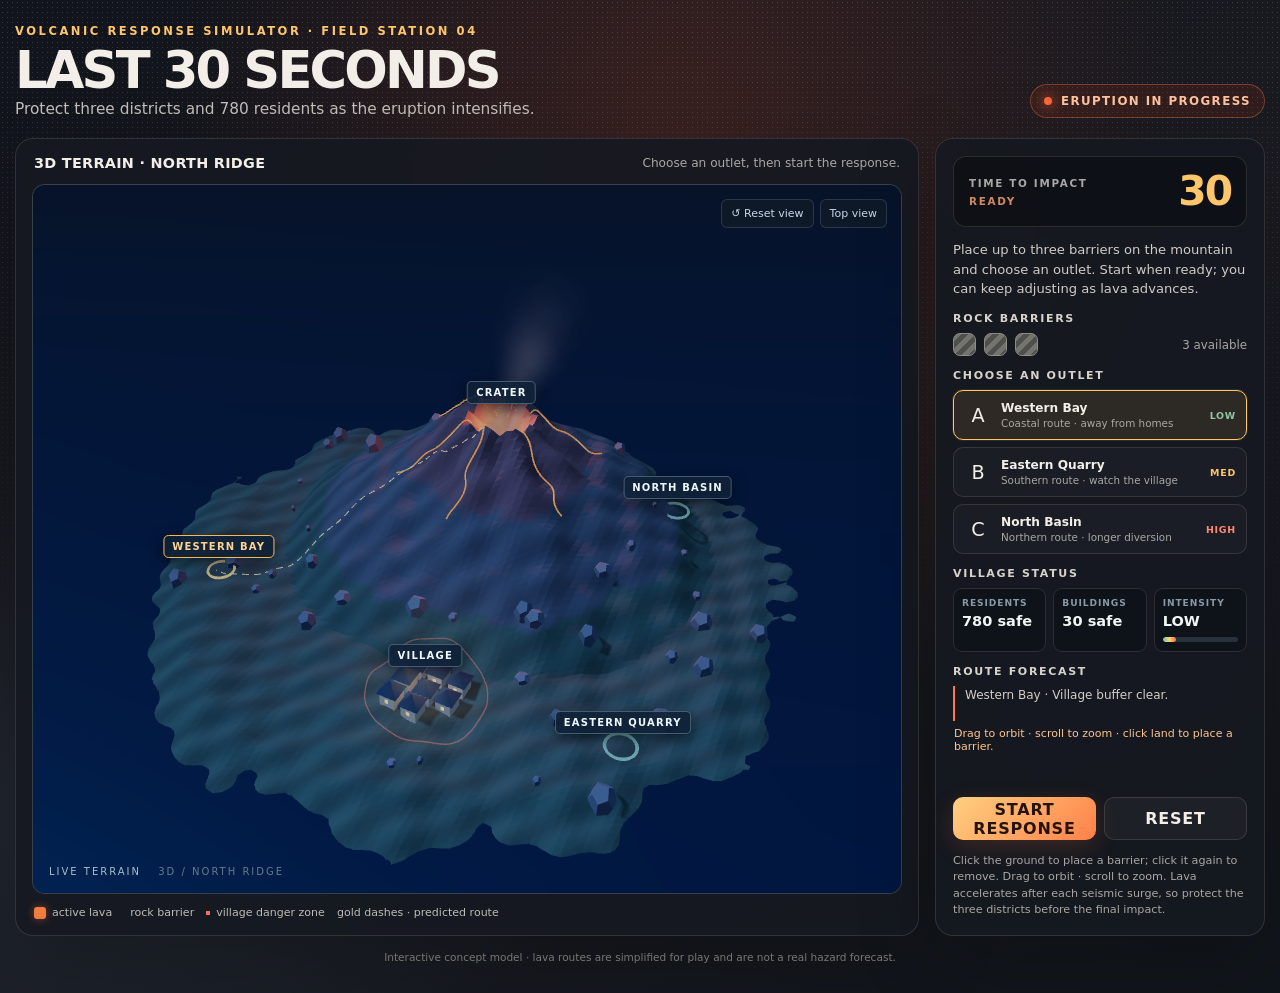
==== commit b7a6ee79: "Update expanded game interface Increase the play area and add richer village, status, and hazard fee" ====
--- a/index.html
+++ b/index.html
@@ -32,7 +32,7 @@
       background-size: 5px 5px; mask-image: linear-gradient(to bottom, black, transparent 75%);
     }
     button { font: inherit; }
-    .shell { width: min(1280px, calc(100% - 36px)); margin: 0 auto; padding: 30px 0 34px; }
+    .shell { width: min(1540px, calc(100% - 30px)); margin: 0 auto; padding: 24px 0 30px; }
     header { display: flex; justify-content: space-between; align-items: end; gap: 24px; margin-bottom: 20px; }
     .eyebrow { color: var(--gold); font-size: .72rem; letter-spacing: .22em; text-transform: uppercase; font-weight: 800; }
     h1 { margin: 7px 0 5px; font-size: clamp(2rem, 4vw, 3.35rem); line-height: .98; letter-spacing: -.055em; }
@@ -40,7 +40,8 @@
     .alert-chip { display: flex; align-items: center; gap: 9px; border: 1px solid rgba(255, 126, 76, .35); background: rgba(94, 39, 28, .35); color: #ffc3a0; border-radius: 999px; padding: 9px 13px; font-size: .74rem; letter-spacing: .12em; font-weight: 800; white-space: nowrap; }
     .pulse { width: 8px; height: 8px; border-radius: 50%; background: #ff6738; box-shadow: 0 0 13px #ff6738; animation: pulse 1.2s infinite; }
     @keyframes pulse { 50% { opacity: .35; transform: scale(.7); } }
-    .layout { display: grid; grid-template-columns: minmax(0, 1.65fr) minmax(300px, .8fr); gap: 16px; align-items: stretch; }
+    .layout { display: grid; grid-template-columns: minmax(0, 2.25fr) minmax(330px, .75fr); gap: 16px; align-items: stretch; }
+    .layout > * { min-width: 0; }
     .panel { border: 1px solid var(--line); border-radius: 18px; background: var(--panel); box-shadow: 0 24px 80px rgba(0,0,0,.24); backdrop-filter: blur(12px); }
     .map-panel { padding: 16px; }
     .map-topline { display: flex; align-items: center; justify-content: space-between; gap: 10px; margin: 0 2px 13px; }
@@ -54,7 +55,7 @@
     .swatch { width: 12px; height: 12px; border-radius: 3px; background: #f27b3e; box-shadow: 0 0 8px rgba(255,107,50,.45); }
     .swatch-rock { background: repeating-linear-gradient(135deg, #777 0 3px, #4d4f4c 3px 6px); }
     .swatch-risk { background: transparent; border: 2px solid #fa6c64; }
-    .side { padding: 19px; display: flex; flex-direction: column; gap: 16px; }
+    .side { padding: 17px; display: flex; flex-direction: column; gap: 13px; }
     .timer-card { display: flex; align-items: center; justify-content: space-between; padding: 14px 15px; background: rgba(8, 10, 14, .48); border: 1px solid var(--line); border-radius: 13px; }
     .timer-label { display: block; color: var(--muted); text-transform: uppercase; font-size: .65rem; letter-spacing: .16em; font-weight: 800; }
     .timer { font-variant-numeric: tabular-nums; font-size: 2.55rem; line-height: 1; letter-spacing: -.05em; font-weight: 850; color: var(--gold); }
@@ -77,6 +78,13 @@
     .risk-tag.medium { color: var(--gold); }
     .risk-tag.high { color: #ff8a74; }
     .route-readout { border-left: 2px solid var(--ember); padding: 1px 0 1px 10px; color: #d4cec7; font-size: .75rem; line-height: 1.45; min-height: 35px; }
+    .village-grid { display:grid; grid-template-columns:repeat(3,1fr); gap:7px; }
+    .village-stat { padding:9px 8px; border:1px solid var(--line); border-radius:9px; background:rgba(8,14,22,.52); }
+    .village-stat span { display:block; color:#8999a7; font-size:.57rem; letter-spacing:.1em; text-transform:uppercase; font-weight:800; }
+    .village-stat strong { display:block; margin-top:4px; color:#eff6f3; font-size:.91rem; font-variant-numeric:tabular-nums; }
+    .village-stat strong.warn { color:#ff9a72; }
+    .intensity { height:5px; margin-top:8px; overflow:hidden; border-radius:99px; background:#27303b; }
+    .intensity > i { display:block; width:18%; height:100%; border-radius:inherit; background:linear-gradient(90deg,#74c8b2,#ffd26e,#ff684b); transition:width .35s; }
     .controls { display: grid; grid-template-columns: 1fr 1fr; gap: 8px; margin-top: auto; }
     .primary, .secondary { min-height: 43px; border-radius: 10px; font-weight: 850; letter-spacing: .05em; cursor: pointer; transition: transform .15s, filter .15s; }
     .primary { border: 0; color: #25140e; background: linear-gradient(135deg, #ffd081, #ff8049); box-shadow: 0 7px 23px rgba(255, 110, 56, .18); }
@@ -96,19 +104,19 @@
     .sr-only { position: absolute; width: 1px; height: 1px; padding: 0; margin: -1px; overflow: hidden; clip: rect(0,0,0,0); white-space: nowrap; border: 0; }
     @media (min-width: 1000px) { .grid { grid-template-rows: repeat(8, minmax(44px, 1fr)); aspect-ratio: 10 / 8; } }
     @media (max-width: 850px) { .layout { grid-template-columns: 1fr; } .grid { grid-template-rows: repeat(8, minmax(37px, 8vw)); } .side { display: grid; grid-template-columns: 1fr 1fr; } .side > .timer-card, .side > .status, .side > .result, .side > .toast, .side > .controls, .side > .help { grid-column: 1 / -1; } }
-    @media (max-width: 520px) { .shell { width: min(100% - 22px, 1280px); padding-top: 22px; } header { align-items: start; flex-direction: column; gap: 12px; } .map-panel { padding: 9px; } .grid { grid-template-rows: repeat(8, minmax(30px, 9vw)); } .marker-label { font-size: .42rem; } .side { padding: 13px; gap: 12px; } .map-legend { gap: 8px; font-size: .62rem; } }
+    @media (max-width: 520px) { .shell { width: min(100% - 22px, 1280px); padding-top: 22px; } header { align-items: start; flex-direction: column; gap: 12px; } .map-panel { padding: 9px; } .grid { grid-template-rows: repeat(8, minmax(30px, 9vw)); } .marker-label { font-size: .42rem; } .side { display:flex; padding: 13px; gap: 12px; } .map-legend { gap: 8px; font-size: .62rem; } }
     @media (prefers-reduced-motion: reduce) { *, *::before, *::after { animation-duration: .01ms !important; animation-iteration-count: 1 !important; scroll-behavior: auto !important; } }
-    .map-frame { height: 650px; background:#080f1b; }
+    .map-frame { height: min(770px, calc(100vh - 190px)); min-height:650px; background:#0c1b2d; }
     .map-frame::before,.map-frame::after { display:none; }
     #world { width:100%;height:100%;display:block;touch-action:none;cursor:crosshair; }
     #labels { position:absolute;inset:0;pointer-events:none;overflow:hidden; }
-    .world-label { position:absolute;transform:translate(-50%,-100%);font-size:10px;font-weight:700;letter-spacing:1.2px;color:#dae9ee;background:#101b29de;border:1px solid #718aa34a;border-radius:5px;padding:5px 8px;white-space:nowrap; }
+    .world-label { position:absolute;transform:translate(-50%,-100%);font-size:10px;font-weight:700;letter-spacing:1.2px;color:#edf7fb;background:#102237e8;border:1px solid #8cb4ca66;border-radius:5px;padding:5px 8px;white-space:nowrap;box-shadow:0 4px 14px #0008; }
     .world-label.active { color:#ffd391;border-color:#ffb84b; }
     .view-tools { position:absolute;top:14px;right:14px;display:flex;gap:6px; }
     .view-tools button { color:#c6d7e5;background:#111b29dd;border:1px solid #52657a66;border-radius:6px;padding:7px 9px;font-size:11px;cursor:pointer; }
     .scene-caption { position:absolute;bottom:16px;left:16px;font-size:10px;letter-spacing:2px;color:#a3beca; }
     .scene-caption span { color:#657c8b;margin-left:12px; }
-    @media(max-width:850px) { .map-frame { height:540px; } }
+    @media(max-width:850px) { .map-frame { height:590px; min-height:0; } }
     @media(max-width:520px) { .map-frame { height:450px; } .map-topline span { display:none; } }
   </style>
 </head>
@@ -118,7 +126,7 @@
       <div>
         <div class="eyebrow">Volcanic response simulator · field station 04</div>
         <h1>LAST 30 SECONDS</h1>
-        <p class="subtitle">Defend the village. Redirect the flow.</p>
+        <p class="subtitle">Protect three districts and 780 residents as the eruption intensifies.</p>
       </div>
       <div class="alert-chip"><span class="pulse" aria-hidden="true"></span> ERUPTION IN PROGRESS</div>
     </header>
@@ -165,6 +173,15 @@
         </section>
 
         <section>
+          <h2 class="section-title">Village status</h2>
+          <div class="village-grid">
+            <div class="village-stat"><span>Residents</span><strong id="residentCount">780 safe</strong></div>
+            <div class="village-stat"><span>Buildings</span><strong id="buildingCount">30 safe</strong></div>
+            <div class="village-stat"><span>Intensity</span><strong id="intensityText">LOW</strong><div class="intensity"><i id="intensityBar"></i></div></div>
+          </div>
+        </section>
+
+        <section>
           <h2 class="section-title">Route forecast</h2>
           <div class="route-readout" id="routeReadout" aria-live="polite">Western Bay · route preview is ready.</div>
         </section>
@@ -178,7 +195,7 @@
           <button class="primary" id="startBtn">START RESPONSE</button>
           <button class="secondary" id="resetBtn">RESET</button>
         </div>
-        <p class="help">Click the ground to place a barrier; click it again to remove. Drag to orbit · scroll to zoom. On touch screens, drag to orbit and use the view buttons. Outlets remain adjustable during the countdown.</p>
+        <p class="help">Click the ground to place a barrier; click it again to remove. Drag to orbit · scroll to zoom. Lava accelerates after each seismic surge, so protect the three districts before the final impact.</p>
       </aside>
     </div>
     <footer>Interactive concept model · lava routes are simplified for play and are not a real hazard forecast.</footer>
